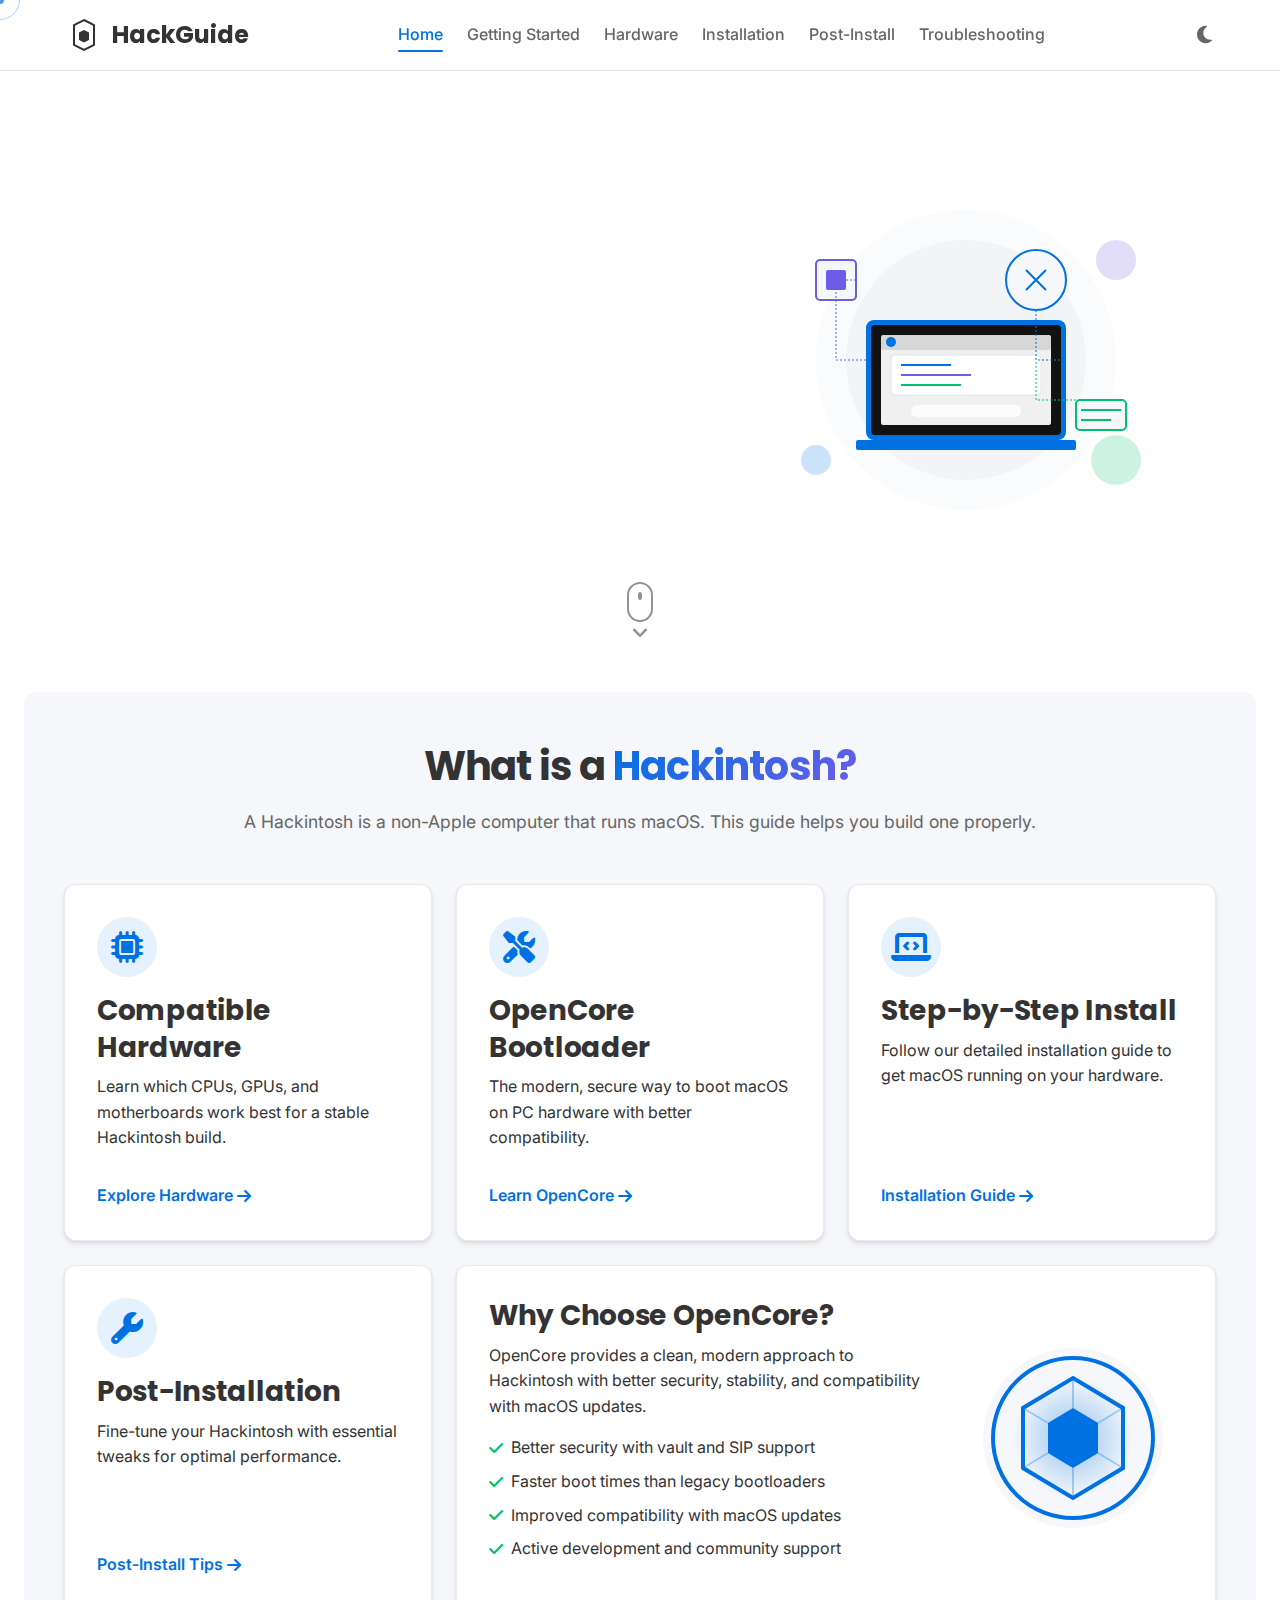
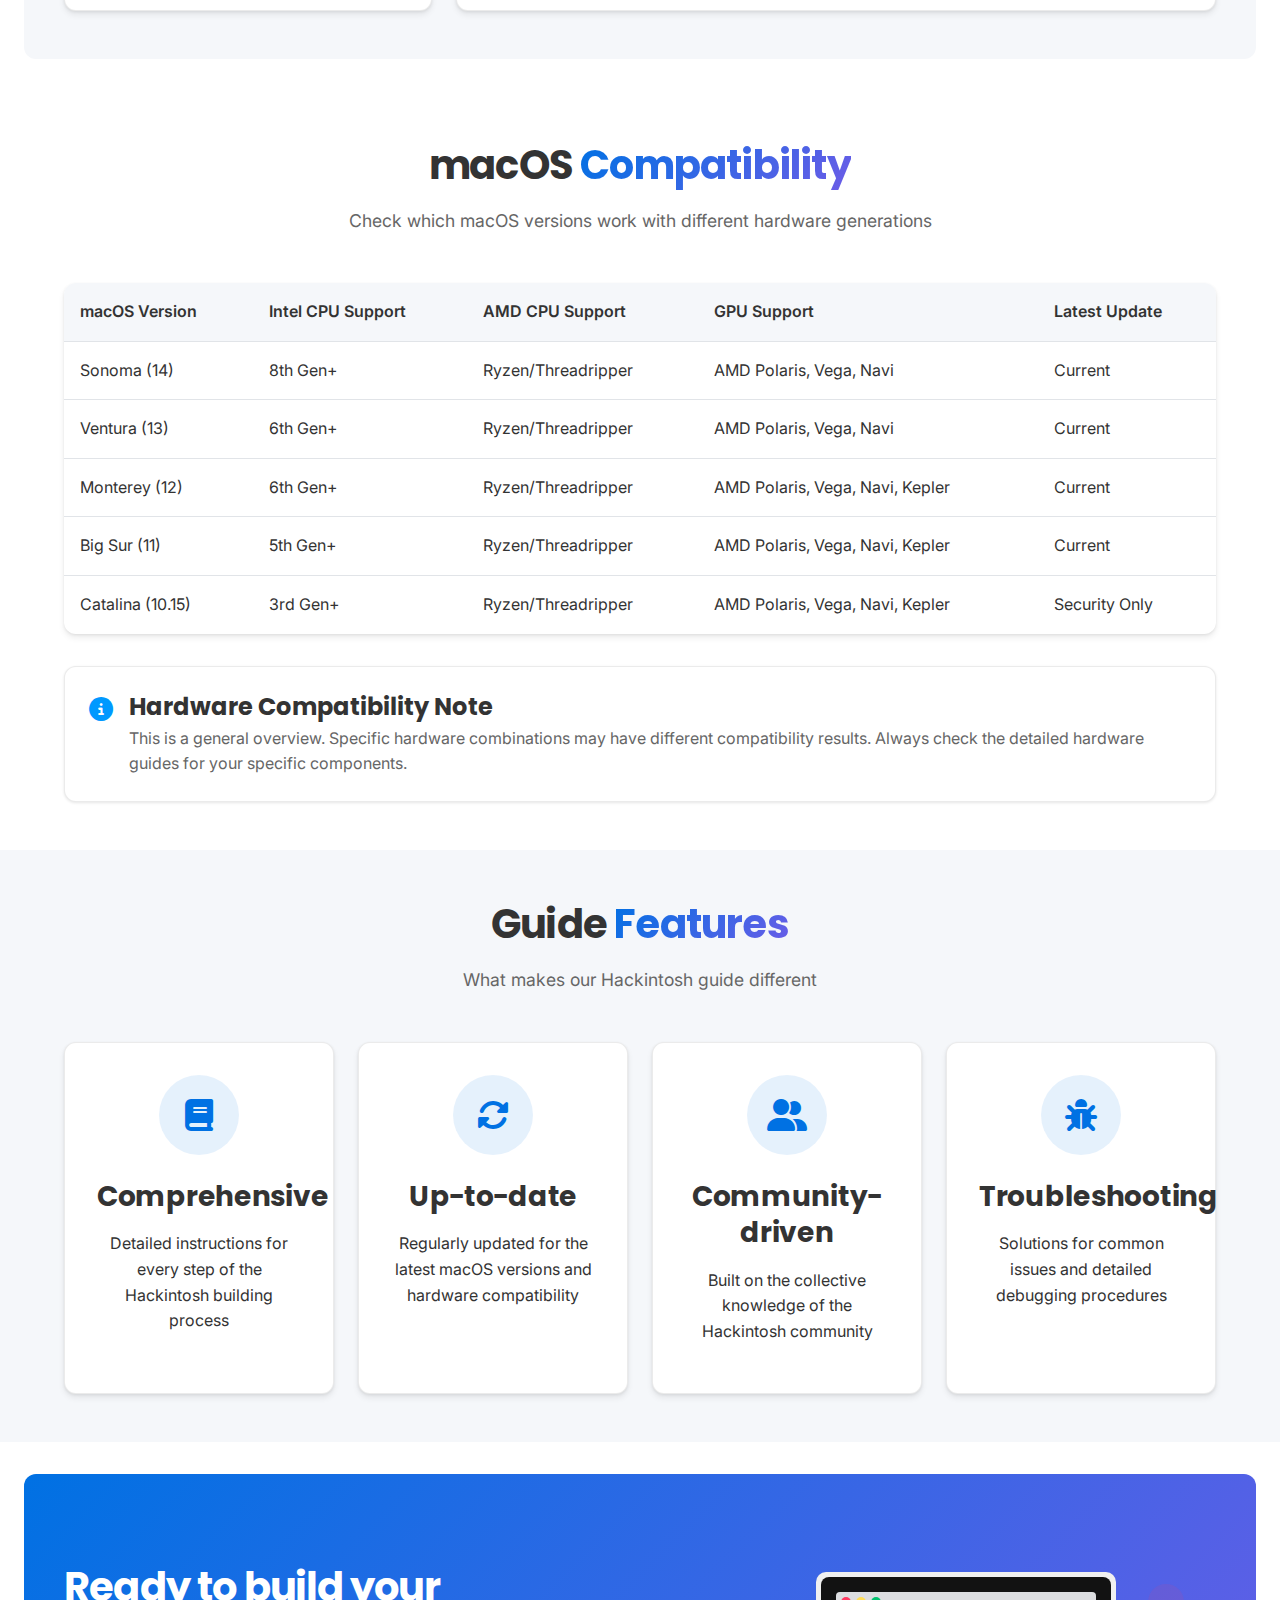
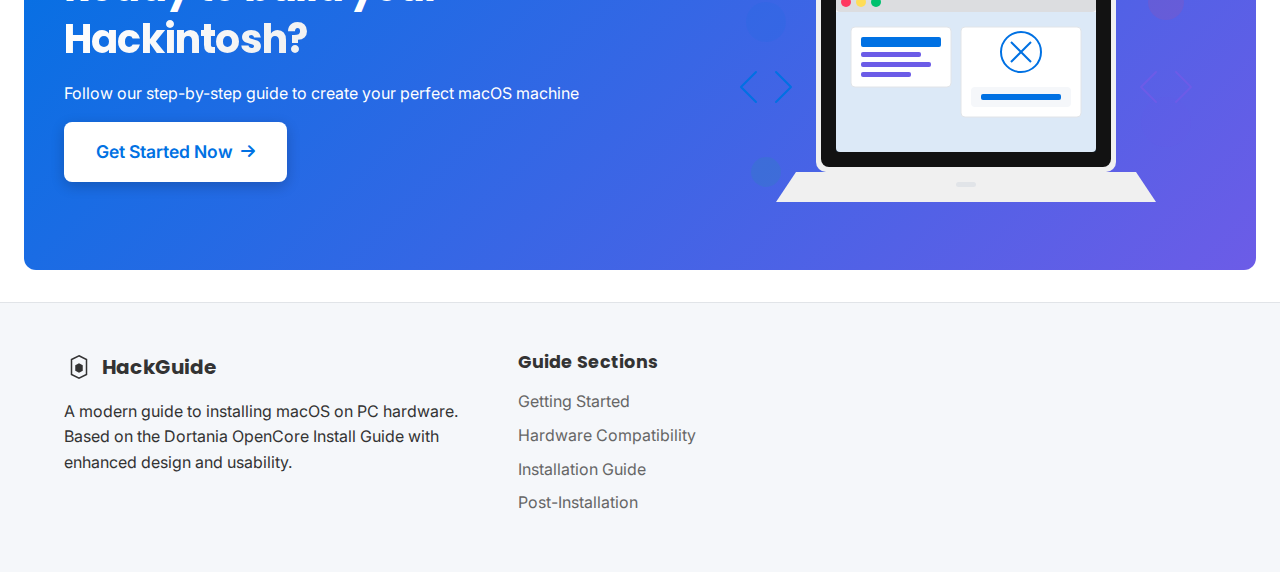
==== index.html @ 210c0120 "first" ====
<!DOCTYPE html>
<html lang="en">
<head>
    <meta charset="UTF-8">
    <meta name="viewport" content="width=device-width, initial-scale=1.0">
    <title>Modern Hackintosh Guide</title>
    <link rel="stylesheet" href="css/style.css">
    <link rel="stylesheet" href="https://cdnjs.cloudflare.com/ajax/libs/font-awesome/6.4.0/css/all.min.css">
    <link rel="preconnect" href="https://fonts.googleapis.com">
    <link rel="preconnect" href="https://fonts.gstatic.com" crossorigin>
    <link href="https://fonts.googleapis.com/css2?family=Inter:wght@300;400;500;600;700&family=Poppins:wght@300;400;500;600;700&display=swap" rel="stylesheet">
</head>
<body>
    <div class="cursor"></div>
    <div class="cursor-follower"></div>

    <header class="header">
        <div class="container">
            <nav class="navbar">
                <a href="index.html" class="logo">
                    <svg width="40" height="40" viewBox="0 0 40 40" fill="none" xmlns="http://www.w3.org/2000/svg">
                        <path d="M20 5L30 10V30L20 35L10 30V10L20 5Z" stroke="currentColor" stroke-width="2"/>
                        <path d="M20 15L25 17.5V25L20 27.5L15 25V17.5L20 15Z" fill="currentColor"/>
                    </svg>
                    <span>HackGuide</span>
                </a>
                <div class="nav-links">
                    <a href="index.html" class="active">Home</a>
                    <a href="getting-started.html">Getting Started</a>
                    <a href="hardware.html">Hardware</a>
                    <a href="installation.html">Installation</a>
                    <a href="post-install.html">Post-Install</a>
                    <a href="troubleshooting.html">Troubleshooting</a>
                </div>
                <button class="theme-toggle" aria-label="Toggle dark mode">
                    <i class="fas fa-moon"></i>
                    <i class="fas fa-sun"></i>
                </button>
                <button class="mobile-menu-btn" aria-label="Toggle menu">
                    <span></span>
                    <span></span>
                    <span></span>
                </button>
            </nav>
        </div>
    </header>

    <main>
        <section class="hero">
            <div class="container">
                <div class="hero-content">
                    <h1 class="animate-text">Build Your Perfect <span class="gradient-text">Hackintosh</span></h1>
                    <p class="lead animate-text-delay">A modern, comprehensive guide to installing macOS on PC hardware</p>
                    <div class="hero-buttons animate-text-delay-2">
                        <a href="getting-started.html" class="btn btn-primary">Get Started <i class="fas fa-arrow-right"></i></a>
                        <a href="#about" class="btn btn-secondary">Learn More</a>
                    </div>
                </div>
                <div class="hero-image">
                    <img src="images/hero-illustration.svg" alt="Hackintosh Illustration" class="animate-float">
                </div>
            </div>
            <div class="hero-scroll-indicator">
                <div class="mouse">
                    <div class="wheel"></div>
                </div>
                <div>
                    <span class="scroll-arrows">
                        <span></span>
                        <span></span>
                        <span></span>
                    </span>
                </div>
            </div>
        </section>

        <section id="about" class="about">
            <div class="container">
                <div class="section-header">
                    <h2>What is a <span class="gradient-text">Hackintosh?</span></h2>
                    <p>A Hackintosh is a non-Apple computer that runs macOS. This guide helps you build one properly.</p>
                </div>
                
                <div class="bento-grid">
                    <div class="bento-item" data-aos="fade-up">
                        <div class="bento-icon">
                            <i class="fas fa-microchip"></i>
                        </div>
                        <h3>Compatible Hardware</h3>
                        <p>Learn which CPUs, GPUs, and motherboards work best for a stable Hackintosh build.</p>
                        <a href="hardware.html" class="bento-link">Explore Hardware <i class="fas fa-arrow-right"></i></a>
                    </div>
                    
                    <div class="bento-item" data-aos="fade-up" data-aos-delay="100">
                        <div class="bento-icon">
                            <i class="fas fa-tools"></i>
                        </div>
                        <h3>OpenCore Bootloader</h3>
                        <p>The modern, secure way to boot macOS on PC hardware with better compatibility.</p>
                        <a href="opencore.html" class="bento-link">Learn OpenCore <i class="fas fa-arrow-right"></i></a>
                    </div>
                    
                    <div class="bento-item" data-aos="fade-up" data-aos-delay="200">
                        <div class="bento-icon">
                            <i class="fas fa-laptop-code"></i>
                        </div>
                        <h3>Step-by-Step Install</h3>
                        <p>Follow our detailed installation guide to get macOS running on your hardware.</p>
                        <a href="installation.html" class="bento-link">Installation Guide <i class="fas fa-arrow-right"></i></a>
                    </div>
                    
                    <div class="bento-item" data-aos="fade-up" data-aos-delay="300">
                        <div class="bento-icon">
                            <i class="fas fa-wrench"></i>
                        </div>
                        <h3>Post-Installation</h3>
                        <p>Fine-tune your Hackintosh with essential tweaks for optimal performance.</p>
                        <a href="post-install.html" class="bento-link">Post-Install Tips <i class="fas fa-arrow-right"></i></a>
                    </div>
                    
                    <div class="bento-item wide" data-aos="fade-up" data-aos-delay="400">
                        <div class="bento-content">
                            <h3>Why Choose OpenCore?</h3>
                            <p>OpenCore provides a clean, modern approach to Hackintosh with better security, stability, and compatibility with macOS updates.</p>
                            <ul class="feature-list">
                                <li><i class="fas fa-check"></i> Better security with vault and SIP support</li>
                                <li><i class="fas fa-check"></i> Faster boot times than legacy bootloaders</li>
                                <li><i class="fas fa-check"></i> Improved compatibility with macOS updates</li>
                                <li><i class="fas fa-check"></i> Active development and community support</li>
                            </ul>
                        </div>
                        <div class="bento-image">
                            <img src="images/opencore-logo.svg" alt="OpenCore Logo" class="animate-pulse">
                        </div>
                    </div>
                </div>
            </div>
        </section>

        <section class="compatibility">
            <div class="container">
                <div class="section-header">
                    <h2>macOS <span class="gradient-text">Compatibility</span></h2>
                    <p>Check which macOS versions work with different hardware generations</p>
                </div>
                
                <div class="compatibility-table-wrapper">
                    <table class="compatibility-table">
                        <thead>
                            <tr>
                                <th>macOS Version</th>
                                <th>Intel CPU Support</th>
                                <th>AMD CPU Support</th>
                                <th>GPU Support</th>
                                <th>Latest Update</th>
                            </tr>
                        </thead>
                        <tbody>
                            <tr>
                                <td>Sonoma (14)</td>
                                <td>8th Gen+</td>
                                <td>Ryzen/Threadripper</td>
                                <td>AMD Polaris, Vega, Navi</td>
                                <td>Current</td>
                            </tr>
                            <tr>
                                <td>Ventura (13)</td>
                                <td>6th Gen+</td>
                                <td>Ryzen/Threadripper</td>
                                <td>AMD Polaris, Vega, Navi</td>
                                <td>Current</td>
                            </tr>
                            <tr>
                                <td>Monterey (12)</td>
                                <td>6th Gen+</td>
                                <td>Ryzen/Threadripper</td>
                                <td>AMD Polaris, Vega, Navi, Kepler</td>
                                <td>Current</td>
                            </tr>
                            <tr>
                                <td>Big Sur (11)</td>
                                <td>5th Gen+</td>
                                <td>Ryzen/Threadripper</td>
                                <td>AMD Polaris, Vega, Navi, Kepler</td>
                                <td>Current</td>
                            </tr>
                            <tr>
                                <td>Catalina (10.15)</td>
                                <td>3rd Gen+</td>
                                <td>Ryzen/Threadripper</td>
                                <td>AMD Polaris, Vega, Navi, Kepler</td>
                                <td>Security Only</td>
                            </tr>
                        </tbody>
                    </table>
                </div>
                
                <div class="note-card" data-aos="fade-up">
                    <div class="note-icon">
                        <i class="fas fa-info-circle"></i>
                    </div>
                    <div class="note-content">
                        <h4>Hardware Compatibility Note</h4>
                        <p>This is a general overview. Specific hardware combinations may have different compatibility results. Always check the detailed hardware guides for your specific components.</p>
                    </div>
                </div>
            </div>
        </section>

        <section class="features">
            <div class="container">
                <div class="section-header">
                    <h2>Guide <span class="gradient-text">Features</span></h2>
                    <p>What makes our Hackintosh guide different</p>
                </div>
                
                <div class="features-grid">
                    <div class="feature-card" data-aos="fade-up">
                        <div class="feature-icon">
                            <i class="fas fa-book"></i>
                        </div>
                        <h3>Comprehensive</h3>
                        <p>Detailed instructions for every step of the Hackintosh building process</p>
                    </div>
                    
                    <div class="feature-card" data-aos="fade-up" data-aos-delay="100">
                        <div class="feature-icon">
                            <i class="fas fa-sync-alt"></i>
                        </div>
                        <h3>Up-to-date</h3>
                        <p>Regularly updated for the latest macOS versions and hardware compatibility</p>
                    </div>
                    
                    <div class="feature-card" data-aos="fade-up" data-aos-delay="200">
                        <div class="feature-icon">
                            <i class="fas fa-user-friends"></i>
                        </div>
                        <h3>Community-driven</h3>
                        <p>Built on the collective knowledge of the Hackintosh community</p>
                    </div>
                    
                    <div class="feature-card" data-aos="fade-up" data-aos-delay="300">
                        <div class="feature-icon">
                            <i class="fas fa-bug"></i>
                        </div>
                        <h3>Troubleshooting</h3>
                        <p>Solutions for common issues and detailed debugging procedures</p>
                    </div>
                </div>
            </div>
        </section>

        <section class="cta">
            <div class="container">
                <div class="cta-content">
                    <h2>Ready to build your <span class="gradient-text">Hackintosh?</span></h2>
                    <p>Follow our step-by-step guide to create your perfect macOS machine</p>
                    <a href="getting-started.html" class="btn btn-primary btn-lg">Get Started Now <i class="fas fa-arrow-right"></i></a>
                </div>
                <div class="cta-image">
                    <img src="images/macbook-illustration.svg" alt="Hackintosh Illustration" class="animate-float">
                </div>
            </div>
        </section>
    </main>

    <footer class="footer">
        <div class="container">
            <div class="footer-grid">
                <div class="footer-about">
                    <a href="index.html" class="footer-logo">
                        <svg width="30" height="30" viewBox="0 0 40 40" fill="none" xmlns="http://www.w3.org/2000/svg">
                            <path d="M20 5L30 10V30L20 35L10 30V10L20 5Z" stroke="currentColor" stroke-width="2"/>
                            <path d="M20 15L25 17.5V25L20 27.5L15 25V17.5L20 15Z" fill="currentColor"/>
                        </svg>
                        <span>HackGuide</span>
                    </a>
                    <p>A modern guide to installing macOS on PC hardware. Based on the Dortania OpenCore Install Guide with enhanced design and usability.</p>
                </div>
                
                <div class="footer-links">
                    <h4>Guide Sections</h4>
                    <ul>
                        <li><a href="getting-started.html">Getting Started</a></li>
                        <li><a href="hardware.html">Hardware Compatibility</a></li>
                        <li><a href="installation.html">Installation Guide</a></li>
                        <li><a href="post-install.html">Post-Installation</a></li>
                        <li><a href="
---- css/style.css ----
/* Modern Hackintosh Guide - Main Stylesheet */

:root {
    /* Color Variables */
    --primary-color: #0071e3;
    --primary-dark: #0051a2;
    --primary-light: #47a3ff;
    --secondary-color: #6c5ce7;
    --accent-color: #00c16e;
    --text-color: #333333;
    --text-light: #666666;
    --text-lighter: #999999;
    --bg-color: #ffffff;
    --bg-alt: #f5f7fa;
    --bg-dark: #1a1a1a;
    --card-bg: #ffffff;
    --card-border: rgba(0, 0, 0, 0.08);
    --border-color: #e1e4e8;
    --success-color: #00c16e;
    --warning-color: #ffbb00;
    --error-color: #ff3860;
    --info-color: #0099ff;
    
    /* Spacing Variables */
    --spacing-xs: 0.25rem;
    --spacing-sm: 0.5rem;
    --spacing-md: 1rem;
    --spacing-lg: 1.5rem;
    --spacing-xl: 2rem;
    --spacing-xxl: 3rem;
    
    /* Border Radius */
    --radius-sm: 4px;
    --radius-md: 8px;
    --radius-lg: 12px;
    --radius-xl: 20px;
    --radius-full: 9999px;
    
    /* Shadows */
    --shadow-sm: 0 1px 3px rgba(0, 0, 0, 0.1);
    --shadow-md: 0 4px 6px rgba(0, 0, 0, 0.07), 0 1px 3px rgba(0, 0, 0, 0.08);
    --shadow-lg: 0 10px 15px -3px rgba(0, 0, 0, 0.08), 0 4px 6px -2px rgba(0, 0, 0, 0.05);
    --shadow-xl: 0 20px 25px -5px rgba(0, 0, 0, 0.1), 0 10px 10px -5px rgba(0, 0, 0, 0.04);
    
    /* Typography */
    --font-primary: 'Inter', -apple-system, BlinkMacSystemFont, 'Segoe UI', Roboto, Oxygen, Ubuntu, Cantarell, 'Open Sans', 'Helvetica Neue', sans-serif;
    --font-secondary: 'Poppins', -apple-system, BlinkMacSystemFont, 'Segoe UI', Roboto, Oxygen, Ubuntu, Cantarell, 'Open Sans', 'Helvetica Neue', sans-serif;
    --font-mono: 'SFMono-Regular', Consolas, 'Liberation Mono', Menlo, Courier, monospace;
    
    /* Transitions */
    --transition-fast: 0.15s ease;
    --transition-normal: 0.25s ease;
    --transition-slow: 0.4s ease;
    
    /* Container Width */
    --container-width: 1200px;
    --container-padding: 1.5rem;
}

/* Dark Mode Variables */
@media (prefers-color-scheme: dark) {
    :root {
        --text-color: #f0f0f0;
        --text-light: #b0b0b0;
        --text-lighter: #808080;
        --bg-color: #121212;
        --bg-alt: #1e1e1e;
        --card-bg: #1e1e1e;
        --card-border: rgba(255, 255, 255, 0.08);
        --border-color: #333333;
    }
}

/* Dark Mode Class (for toggle) */
.dark-mode {
    --text-color: #f0f0f0;
    --text-light: #b0b0b0;
    --text-lighter: #808080;
    --bg-color: #121212;
    --bg-alt: #1e1e1e;
    --card-bg: #1e1e1e;
    --card-border: rgba(255, 255, 255, 0.08);
    --border-color: #333333;
}

/* Base Styles */
* {
    margin: 0;
    padding: 0;
    box-sizing: border-box;
}

html {
    font-size: 16px;
    scroll-behavior: smooth;
}

body {
    font-family: var(--font-primary);
    color: var(--text-color);
    background-color: var(--bg-color);
    line-height: 1.6;
    overflow-x: hidden;
    transition: background-color var(--transition-normal), color var(--transition-normal);
}

a {
    color: var(--primary-color);
    text-decoration: none;
    transition: color var(--transition-fast);
}

a:hover {
    color: var(--primary-dark);
}

img {
    max-width: 100%;
    height: auto;
}

/* Custom Cursor */
.cursor {
    position: fixed;
    width: 8px;
    height: 8px;
    background-color: var(--primary-color);
    border-radius: 50%;
    pointer-events: none;
    transform: translate(-50%, -50%);
    z-index: 9999;
    transition: transform 0.1s ease;
    opacity: 0.7;
}

.cursor-follower {
    position: fixed;
    width: 40px;
    height: 40px;
    border: 1px solid var(--primary-color);
    border-radius: 50%;
    pointer-events: none;
    transform: translate(-50%, -50%);
    z-index: 9998;
    transition: transform 0.3s ease, width 0.3s ease, height 0.3s ease;
    opacity: 0.3;
}

/* Typography */
h1, h2, h3, h4, h5, h6 {
    font-family: var(--font-secondary);
    font-weight: 700;
    line-height: 1.3;
    margin-bottom: var(--spacing-md);
    color: var(--text-color);
}

h1 {
    font-size: 3.5rem;
    letter-spacing: -0.03em;
}

h2 {
    font-size: 2.5rem;
    letter-spacing: -0.02em;
}

h3 {
    font-size: 1.75rem;
    letter-spacing: -0.01em;
}

h4 {
    font-size: 1.5rem;
}

h5 {
    font-size: 1.25rem;
}

h6 {
    font-size: 1rem;
}

p {
    margin-bottom: var(--spacing-md);
}

.lead {
    font-size: 1.25rem;
    font-weight: 300;
    line-height: 1.5;
    color: var(--text-light);
}

.gradient-text {
    background: linear-gradient(135deg, var(--primary-color), var(--secondary-color));
    -webkit-background-clip: text;
    background-clip: text;
    -webkit-text-fill-color: transparent;
    display: inline-block;
}

/* Container */
.container {
    width: 100%;
    max-width: var(--container-width);
    margin: 0 auto;
    padding: 0 var(--container-padding);
}

/* Header & Navigation */
.header {
    position: fixed;
    top: 0;
    left: 0;
    width: 100%;
    z-index: 100;
    background-color: rgba(var(--bg-color-rgb, 255, 255, 255), 0.8);
    backdrop-filter: blur(10px);
    -webkit-backdrop-filter: blur(10px);
    border-bottom: 1px solid var(--border-color);
    transition: all var(--transition-normal);
}

.header.scrolled {
    box-shadow: var(--shadow-md);
}

.navbar {
    display: flex;
    align-items: center;
    justify-content: space-between;
    height: 70px;
}

.logo {
    display: flex;
    align-items: center;
    font-family: var(--font-secondary);
    font-weight: 700;
    font-size: 1.5rem;
    color: var(--text-color);
}

.logo svg {
    margin-right: var(--spacing-sm);
}

.nav-links {
    display: flex;
    gap: var(--spacing-lg);
}

.nav-links a {
    color: var(--text-light);
    font-weight: 500;
    position: relative;
    padding: var(--spacing-xs) 0;
}

.nav-links a:hover {
    color: var(--primary-color);
}

.nav-links a.active {
    color: var(--primary-color);
}

.nav-links a.active::after {
    content: '';
    position: absolute;
    bottom: 0;
    left: 0;
    width: 100%;
    height: 2px;
    background-color: var(--primary-color);
    border-radius: var(--radius-full);
}

.theme-toggle {
    background: none;
    border: none;
    color: var(--text-light);
    cursor: pointer;
    font-size: 1.25rem;
    padding: var(--spacing-xs);
    border-radius: var(--radius-full);
    transition: color var(--transition-fast), background-color var(--transition-fast);
}

.theme-toggle:hover {
    color: var(--primary-color);
    background-color: rgba(var(--primary-color-rgb, 0, 113, 227), 0.1);
}

.theme-toggle .fa-sun {
    display: none;
}

.dark-mode .theme-toggle .fa-moon {
    display: none;
}

.dark-mode .theme-toggle .fa-sun {
    display: inline-block;
}

.mobile-menu-btn {
    display: none;
    background: none;
    border: none;
    cursor: pointer;
    padding: var(--spacing-xs);
}

.mobile-menu-btn span {
    display: block;
    width: 24px;
    height: 2px;
    background-color: var(--text-color);
    margin: 5px 0;
    transition: transform var(--transition-fast), opacity var(--transition-fast);
}

/* Hero Section */
.hero {
    padding: 160px 0 100px;
    position: relative;
    overflow: hidden;
}

.hero .container {
    display: flex;
    align-items: center;
    justify-content: space-between;
    gap: var(--spacing-xl);
}

.hero-content {
    flex: 1;
}

.hero-image {
    flex: 1;
    display: flex;
    justify-content: flex-end;
}

.hero-buttons {
    display: flex;
    gap: var(--spacing-md);
    margin-top: var(--spacing-lg);
}

.hero-scroll-indicator {
    position: absolute;
    bottom: 30px;
    left: 50%;
    transform: translateX(-50%);
    display: flex;
    flex-direction: column;
    align-items: center;
    opacity: 0.7;
    transition: opacity var(--transition-fast);
}

.hero-scroll-indicator:hover {
    opacity: 1;
}

.mouse {
    width: 26px;
    height: 40px;
    border: 2px solid var(--text-light);
    border-radius: 20px;
    position: relative;
}

.wheel {
    width: 4px;
    height: 8px;
    background-color: var(--text-light);
    border-radius: var(--radius-full);
    position: absolute;
    top: 8px;
    left: 50%;
    transform: translateX(-50%);
    animation: scroll 2s infinite;
}

@keyframes scroll {
    0% {
        opacity: 1;
        transform: translateX(-50%) translateY(0);
    }
    100% {
        opacity: 0;
        transform: translateX(-50%) translateY(15px);
    }
}

.scroll-arrows {
    display: flex;
    flex-direction: column;
    align-items: center;
    margin-top: var(--spacing-sm);
}

.scroll-arrows span {
    display: block;
    width: 10px;
    height: 10px;
    border-bottom: 2px solid var(--text-light);
    border-right: 2px solid var(--text-light);
    transform: rotate(45deg);
    margin: -5px;
    animation: scrollArrow 2s infinite;
}

.scroll-arrows span:nth-child(2) {
    animation-delay: 0.2s;
}

.scroll-arrows span:nth-child(3) {
    animation-delay: 0.4s;
}

@keyframes scrollArrow {
    0% {
        opacity: 0;
    }
    50% {
        opacity: 1;
    }
    100% {
        opacity: 0;
    }
}

/* Buttons */
.btn {
    display: inline-flex;
    align-items: center;
    justify-content: center;
    padding: 0.75rem 1.5rem;
    border-radius: var(--radius-md);
    font-weight: 600;
    font-size: 1rem;
    transition: all var(--transition-fast);
    cursor: pointer;
    text-align: center;
    border: none;
    outline: none;
}

.btn i {
    margin-left: var(--spacing-sm);
    font-size: 0.9em;
}

.btn-primary {
    background-color: var(--primary-color);
    color: white;
    box-shadow: 0 4px 14px rgba(0, 113, 227, 0.4);
}

.btn-primary:hover {
    background-color: var(--primary-dark);
    transform: translateY(-2px);
    box-shadow: 0 6px 20px rgba(0, 113, 227, 0.5);
}

.btn-secondary {
    background-color: rgba(var(--primary-color-rgb, 0, 113, 227), 0.1);
    color: var(--primary-color);
}

.btn-secondary:hover {
    background-color: rgba(var(--primary-color-rgb, 0, 113, 227), 0.2);
    transform: translateY(-2px);
}

.btn-lg {
    padding: 1rem 2rem;
    font-size: 1.1rem;
}

/* Sections */
section {
    padding: var(--spacing-xxl) 0;
    position: relative;
}

.section-header {
    text-align: center;
    max-width: 800px;
    margin: 0 auto var(--spacing-xxl);
}

.section-header p {
    color: var(--text-light);
    font-size: 1.1rem;
}

/* About Section */
.about {
    background-color: var(--bg-alt);
    border-radius: var(--radius-lg);
    margin: var(--spacing-xl) var(--container-padding);
    padding: var(--spacing-xxl) 0;
}

/* Bento Grid */
.bento-grid {
    display: grid;
    grid-template-columns: repeat(auto-fit, minmax(300px, 1fr));
    gap: var(--spacing-lg);
}

.bento-item {
    background-color: var(--card-bg);
    border-radius: var(--radius-lg);
    padding: var(--spacing-xl);
    box-shadow: var(--shadow-md);
    transition: transform var(--transition-normal), box-shadow var(--transition-normal);
    border: 1px solid var(--card-border);
    display: flex;
    flex-direction: column;
}

.bento-item:hover {
    transform: translateY(-5px);
    box-shadow: var(--shadow-lg);
}

.bento-item.wide {
    grid-column: span 2;
    display: flex;
    flex-direction: row;
    align-items: center;
    gap: var(--spacing-xl);
}

.bento-content {
    flex: 2;
}

.bento-image {
    flex: 1;
    display: flex;
    justify-content: center;
    align-items: center;
}

.bento-icon {
    font-size: 2rem;
    color: var(--primary-color);
    margin-bottom: var(--spacing-md);
    display: inline-block;
    background: rgba(var(--primary-color-rgb, 0, 113, 227), 0.1);
    width: 60px;
    height: 60px;
    border-radius: var(--radius-full);
    display: flex;
    align-items: center;
    justify-content: center;
}

.bento-item h3 {
    margin-bottom: var(--spacing-sm);
}

.bento-link {
    margin-top: auto;
    padding-top: var(--spacing-md);
    font-weight: 600;
    display: inline-flex;
    align-items: center;
}

.bento-link i {
    margin-left: var(--spacing-xs);
    transition: transform var(--transition-fast);
}

.bento-link:hover i {
    transform: translateX(4px);
}

.feature-list {
    list-style: none;
    margin: var(--spacing-md) 0;
}

.feature-list li {
    margin-bottom: var(--spacing-sm);
    display: flex;
    align-items: center;
}

.feature-list li i {
    color: var(--success-color);
    margin-right: var(--spacing-sm);
}

/* Compatibility Section */
.compatibility {
    background-color: var(--bg-color);
}

.compatibility-table-wrapper {
    overflow-x: auto;
    border-radius: var(--radius-lg);
    box-shadow: var(--shadow-md);
    margin-bottom: var(--spacing-xl);
}

.compatibility-table {
    width: 100%;
    border-collapse: collapse;
    text-align: left;
}

.compatibility-table th,
.compatibility-table td {
    padding: var(--spacing-md);
    border-bottom: 1px solid var(--border-color);
}

.compatibility-table th {
    background-color: var(--bg-alt);
    font-weight: 600;
}

.compatibility-table tr:last-child td {
    border-bottom: none;
}

.compatibility-table tr:hover td {
    background-color: rgba(var(--primary-color-rgb, 0, 113, 227), 0.05);
}

/* Note Card */
.note-card {
    display: flex;
    align-items: flex-start;
    gap: var(--spacing-md);
    background-color: var(--card-bg);
    border-radius: var(--radius-lg);
    padding: var(--spacing-lg);
    border: 1px solid var(--card-border);
    box-shadow: var(--shadow-sm);
}

.note-icon {
    font-size: 1.5rem;
    color: var(--info-color);
    flex-shrink: 0;
}

.note-content h4 {
    margin-bottom: var(--spacing-xs);
}

.note-content p {
    margin-bottom: 0;
    color: var(--text-light);
}

/* Features Section */
.features {
    background-color: var(--bg-alt);
}

.features-grid {
    display: grid;
    grid-template-columns: repeat(auto-fit, minmax(250px, 1fr));
    gap: var(--spacing-lg);
}

.feature-card {
    background-color: var(--card-bg);
    border-radius: var(--radius-lg);
    padding: var(--spacing-xl);
    text-align: center;
    box-shadow: var(--shadow-md);
    transition: transform var(--transition-normal), box-shadow var(--transition-normal);
    border: 1px solid var(--card-border);
}

.feature-card:hover {
    transform: translateY(-5px);
    box-shadow: var(--shadow-lg);
}

.feature-icon {
    font-size: 2rem;
    color: var(--primary-color);
    margin-bottom: var(--spacing-md);
    display: inline-block;
    background: rgba(var(--primary-color-rgb, 0, 113, 227), 0.1);
    width: 80px;
    height: 80px;
    border-radius: var(--radius-full);
    display: flex;
    align-items: center;
    justify-content: center;
    margin: 0 auto var(--spacing-lg);
}

/* CTA Section */
.cta {
    background: linear-gradient(135deg, var(--primary-color), var(--secondary-color));
    color: white;
    border-radius: var(--radius-lg);
    margin: var(--spacing-xl) var(--container-padding);
    padding: var(--spacing-xxl) 0;
    overflow: hidden;
}

.cta .container {
    display: flex;
    align-items: center;
    justify-content: space-between;
    gap: var(--spacing-xl);
}

.cta-content {
    flex: 1;
}

.cta-image {
    flex: 1;
    display: flex;
    justify-content: flex-end;
}

.cta h2,
.cta p {
    color: white;
}

.cta .gradient-text {
    background: linear-gradient(135deg, #ffffff, #f0f0f0);
    -webkit-background-clip: text;
    background-clip: text;
}

.cta .btn-primary {
    background-color: white;
    color: var(--primary-color);
    box-shadow: 0 4px 14px rgba(0, 0, 0, 0.2);
}

.cta .btn-primary:hover {
    background-color: rgba(255, 255, 255, 0.9);
    transform: translateY(-2px);
    box-shadow: 0 6px 20px rgba(0, 0, 0, 0.3);
}

/* Footer */
.footer {
    background-color: var(--bg-alt);
    padding: var(--spacing-xxl) 0;
    border-top: 1px solid var(--border-color);
}

.footer-grid {
    display: grid;
    grid-template-columns: 2fr 1fr 1fr 1fr;
    gap: var(--spacing-xl);
}

.footer-about {
    grid-column: span 1;
}

.footer-logo {
    display: flex;
    align-items: center;
    font-family: var(--font-secondary);
    font-weight: 700;
    font-size: 1.25rem;
    color: var(--text-color);
    margin-bottom: var(--spacing-md);
}

.footer-logo svg {
    margin-right: var(--spacing-sm);
}

.footer-links h4 {
    margin-bottom: var(--spacing-md);
    font-size: 1.1rem;
}

.footer-links ul {
    list-style: none;
}

.footer-links li {
    margin-bottom: var(--spacing-sm);
}

.footer-links a {
    color: var(--text-light);
    transition: color var(--transition-fast);
}

.footer-links a:hover {
    color: var(--primary-color);
}

.footer-social {
    display: flex;
    gap: var(--spacing-md);
    margin-top: var(--spacing-md);
}

.social-icon {
    display: flex;
    align-items: center;
    justify-content: center;
    width: 40px;
    height: 40px;
    border-radius: var(--radius-full);
    background-color: rgba(var(--text-color-rgb, 51, 51, 51), 0.1);
    color: var(--text-color);
    transition: all var(--transition-fast);
}

.social-icon:hover {
    background-color: var(--primary-color);
    color: white;
    transform: translateY(-3px);
}

.footer-bottom {
    margin-top: var(--spacing-xl);
    padding-top: var(--spacing-lg);
    border-top: 1px solid var(--border-color);
    display: flex;
    justify-content: space-between;
    align-items: center;
    color: var(--text-lighter);
    font-size: 0.9rem;
}

.footer-bottom a {
    color: var(--text-light);
}

.footer-bottom a:hover {
    color: var(--primary-color);
}

/* Animations */
.animate-text {
    opacity: 0;
    transform: translateY(20px);
    animation: fadeInUp 0.6s ease forwards;
}

.animate-text-delay {
    opacity: 0;
    transform: translateY(20px);
    animation: fadeInUp 0.6s ease 0.2s forwards;
}

.animate-text-delay-2 {
    opacity: 0;
    transform: translateY(20px);
    animation: fadeInUp 0.6s ease 0.4s forwards;
}

.animate-float {
    animation: float 6s ease-in-out infinite;
}

.animate-pulse {
    animation: pulse 3s ease-in-out infinite;
}

@keyframes fadeInUp {
    from {
        opacity: 0;
        transform: translateY(20px);
    }
    to {
        opacity: 1;
        transform: translateY(0);
    }
}

@keyframes float {
    0% {
        transform: translateY(0px);
    }
    50% {
        transform: translateY(-20px);
    }
    100% {
        transform: translateY(0px);
    }
}

@keyframes pulse {
    0% {
        transform: scale(1);
    }
    50% {
        transform: scale(1.05);
    }
    100% {
        transform: scale(1);
    }
}

/* Media Queries */
@media (max-width: 1200px) {
    .container {
        max-width: 100%;
        padding: 0 var(--spacing-lg);
    }
    
    h1 {
        font-size: 3rem;
    }
    
    h2 {
        font-size: 2.2rem;
    }
}

@media (max-width: 992px) {
    html {
        font-size: 15px;
    }
    
    .hero .container {
        flex-direction: column;
        text-align: center;
    }
    
    .hero-content {
        margin-bottom: var(--spacing-xl);
    }
    
    .hero-buttons {
        justify-content: center;
    }
    
    .hero-image {
        justify-content: center;
    }
    
    .bento-item.wide {
        grid-column: span 1;
        flex-direction: column;
    }
    
    .bento-content {
        margin-bottom: var(--spacing-lg);
    }
    
    .footer-grid {
        grid-template-columns: 1fr 1fr;
        gap: var(--spacing-lg);
    }
    
    .footer-about {
        grid-column: span 2;
        margin-bottom: var(--spacing-lg);
    }
    
    .cta .container {
        flex-direction: column;
        text-align: center;
    }
    
    .cta-content {
        margin-bottom: var(--spacing-xl);
    }
    
    .content-grid {
        grid-template-columns: 1fr;
    }
    
    .content-sidebar {
        display: none;
    }
}

@media (max-width: 768px) {
    html {
        font-size: 14px;
    }
    
    h1 {
        font-size: 2.5rem;
    }
    
    h2 {
        font-size: 2rem;
    }
    
    .nav-links {
        position: fixed;
        top: 70px;
        left: 0;
        width: 100%;
        background-color: var(--bg-color);
        flex-direction: column;
        padding: var(--spacing-lg);
        box-shadow: var(--shadow-md);
        transform: translateY(-100%);
        opacity: 0;
        pointer-events: none;
        transition: all var(--transition-normal);
        z-index: 99;
    }
    
    .nav-links.active {
        transform: translateY(0);
        opacity: 1;
        pointer-events: auto;
    }
    
    .mobile-menu-btn {
        display: block;
    }
    
    .mobile-menu-btn.active span:nth-child(1) {
        transform: rotate(45deg) translate(5px, 5px);
    }
    
    .mobile-menu-btn.active span:nth-child(2) {
        opacity: 0;
    }
    
    .mobile-menu-btn.active span:nth-child(3) {
        transform: rotate(-45deg) translate(5px, -5px);
    }
    
    .bento-grid,
    .features-grid {
        grid-template-columns: 1fr;
    }
    
    .compatibility-table th,
    .compatibility-table td {
        padding: var(--spacing-sm);
        font-size: 0.9rem;
    }
    
    .footer-grid {
        grid-template-columns: 1fr;
    }
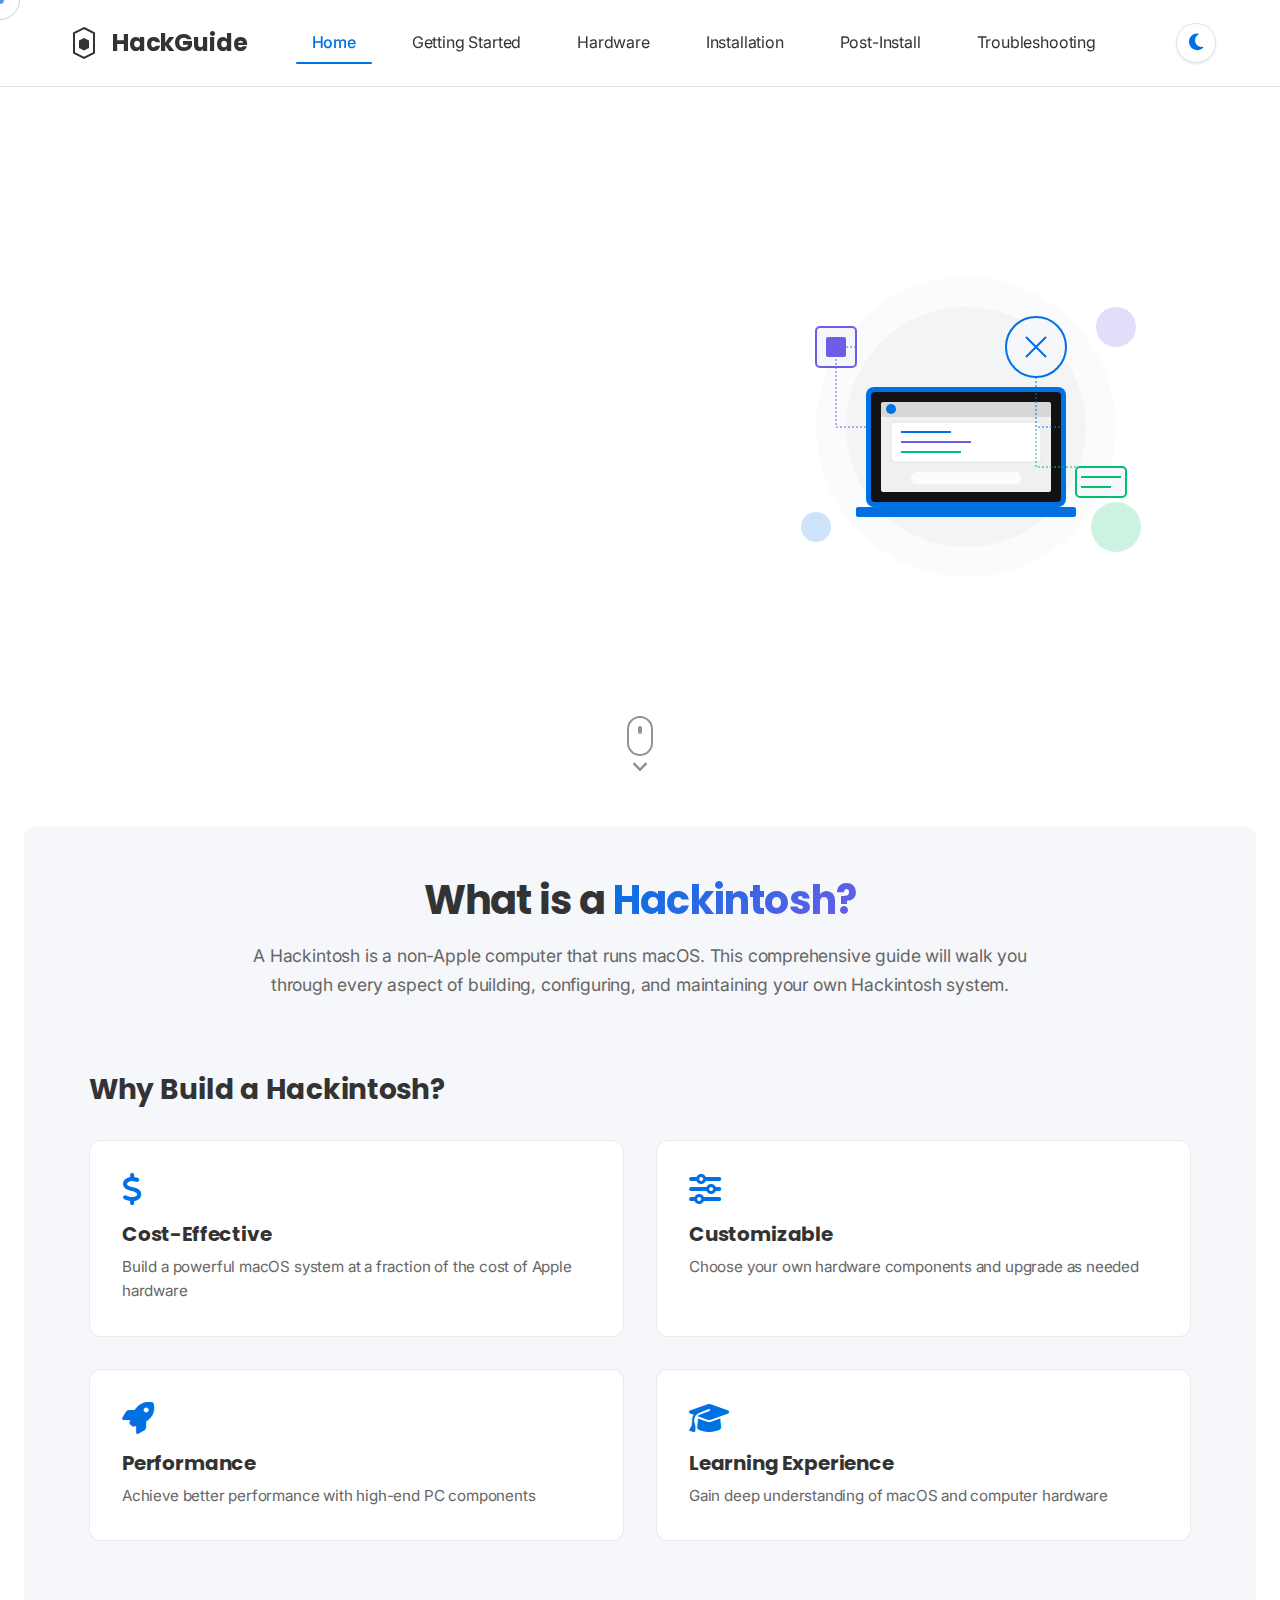
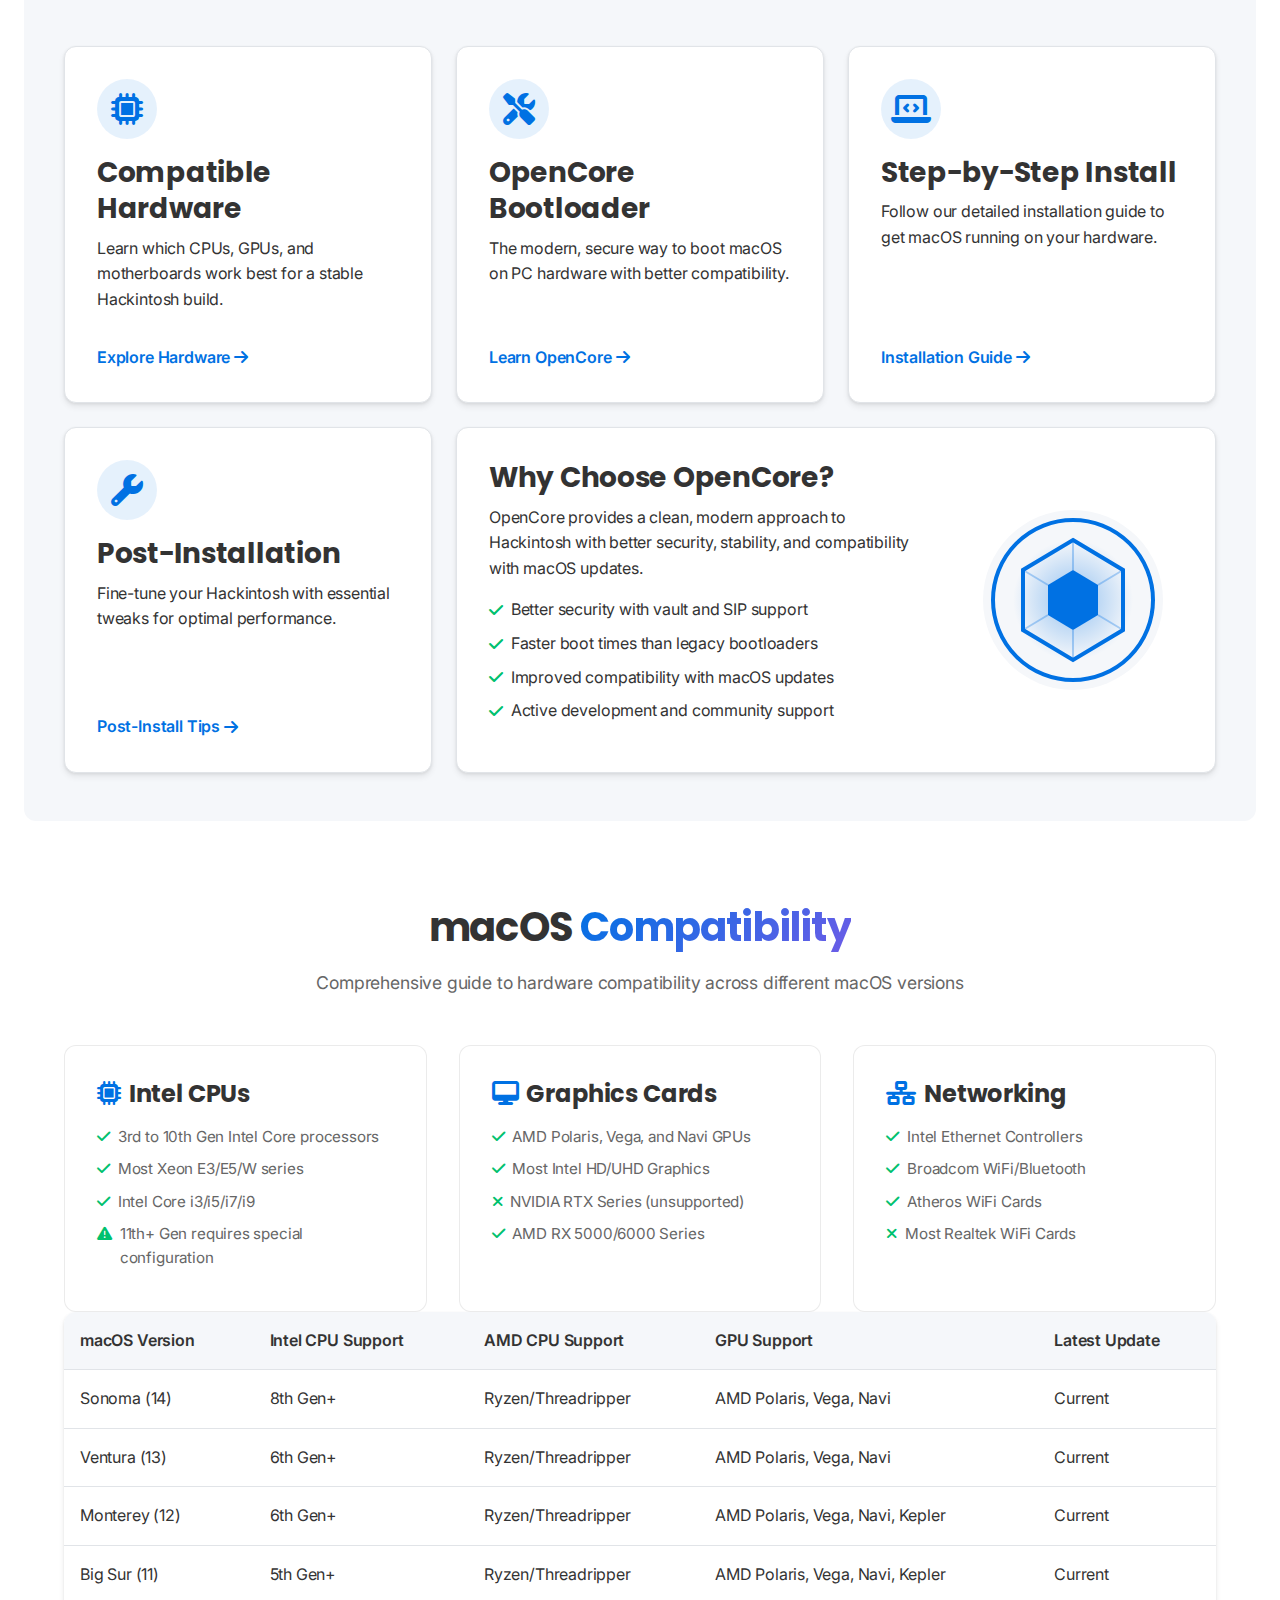
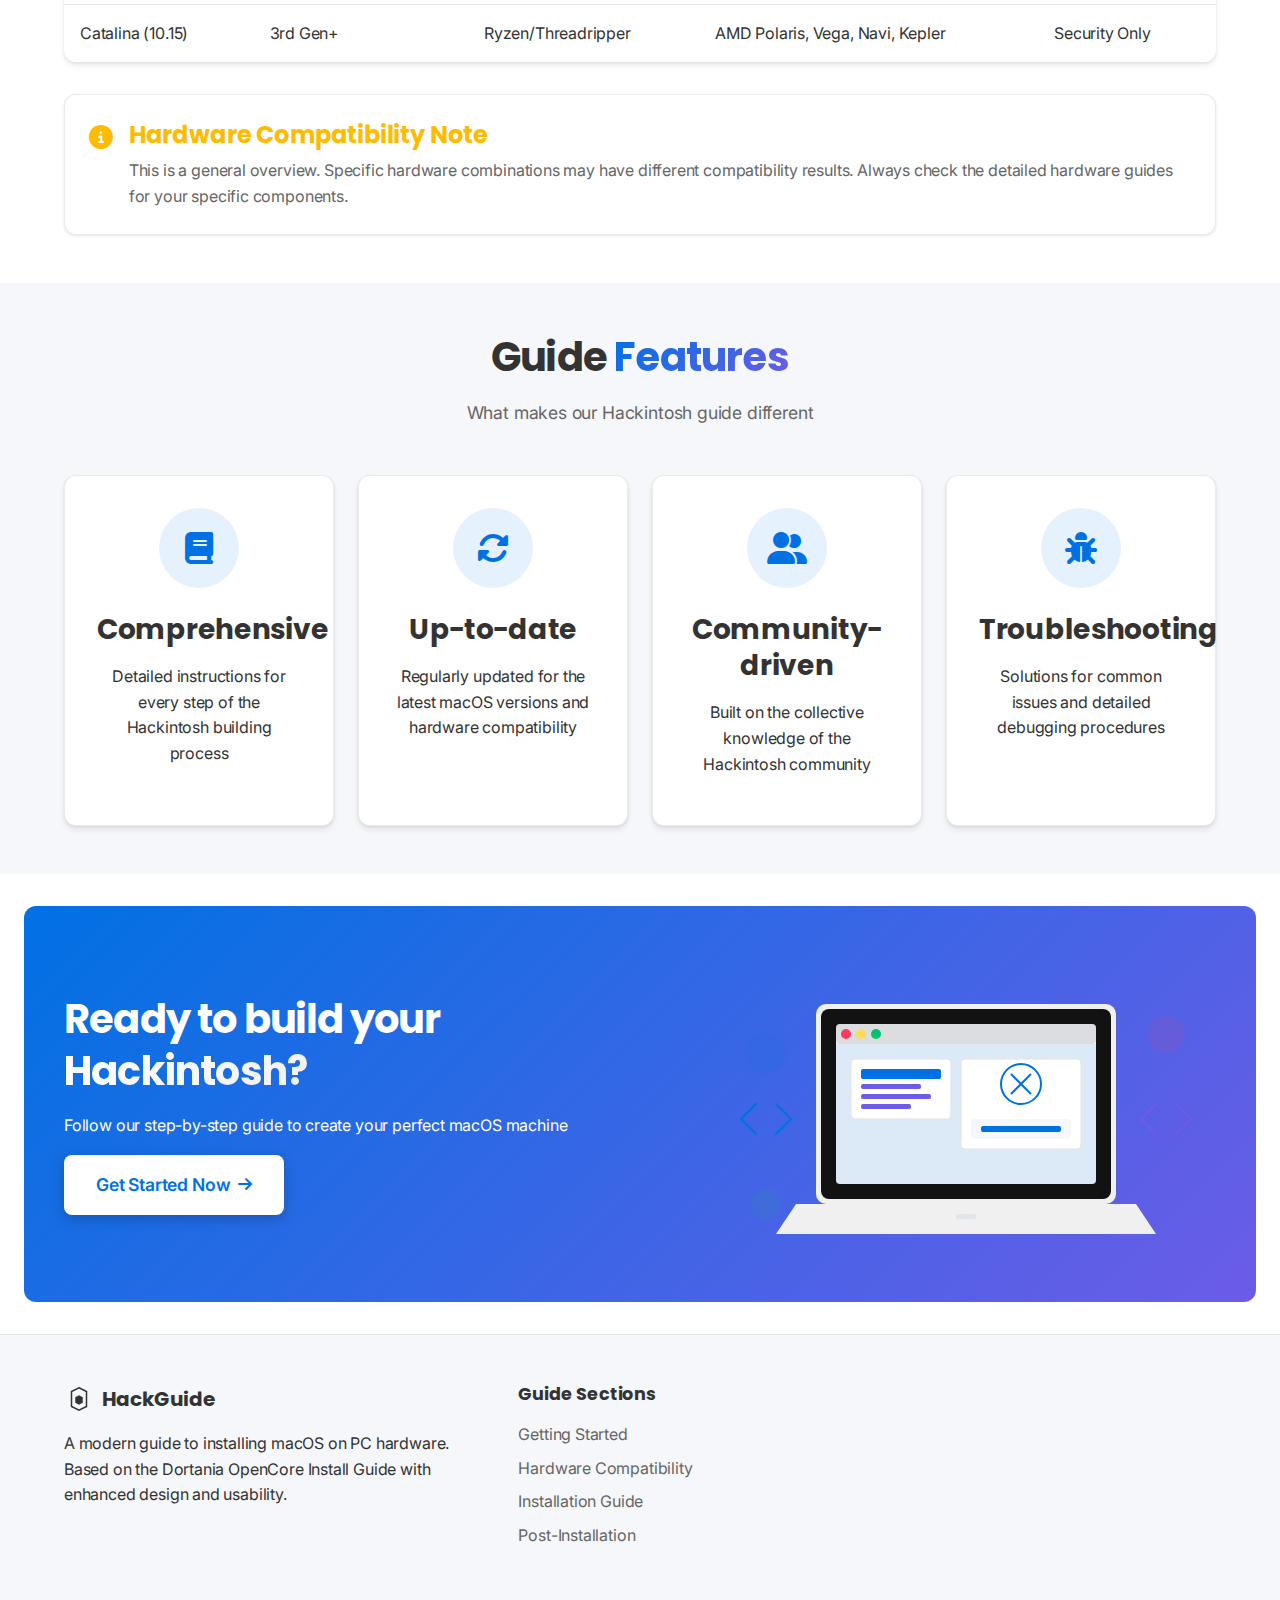
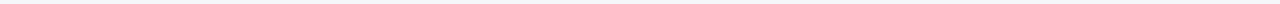
==== commit 6ee66fcb: "made it better" ====
--- a/index.html
+++ b/index.html
@@ -49,8 +49,23 @@
         <section class="hero">
             <div class="container">
                 <div class="hero-content">
+        
                     <h1 class="animate-text">Build Your Perfect <span class="gradient-text">Hackintosh</span></h1>
-                    <p class="lead animate-text-delay">A modern, comprehensive guide to installing macOS on PC hardware</p>
+                    <p class="lead animate-text-delay">A modern, comprehensive guide to installing macOS on PC hardware with detailed tutorials and troubleshooting</p>
+                    <div class="hero-features animate-text-delay">
+                        <div class="feature-item">
+                            <i class="fas fa-microchip"></i>
+                            <span>Hardware Compatibility</span>
+                        </div>
+                        <div class="feature-item">
+                            <i class="fas fa-tools"></i>
+                            <span>Step-by-Step Installation</span>
+                        </div>
+                        <div class="feature-item">
+                            <i class="fas fa-shield-alt"></i>
+                            <span>Security Best Practices</span>
+                        </div>
+                    </div>
                     <div class="hero-buttons animate-text-delay-2">
                         <a href="getting-started.html" class="btn btn-primary">Get Started <i class="fas fa-arrow-right"></i></a>
                         <a href="#about" class="btn btn-secondary">Learn More</a>
@@ -78,7 +93,33 @@
             <div class="container">
                 <div class="section-header">
                     <h2>What is a <span class="gradient-text">Hackintosh?</span></h2>
-                    <p>A Hackintosh is a non-Apple computer that runs macOS. This guide helps you build one properly.</p>
+                    <p>A Hackintosh is a non-Apple computer that runs macOS. This comprehensive guide will walk you through every aspect of building, configuring, and maintaining your own Hackintosh system.</p>
+                </div>
+                
+                <div class="content-block" data-aos="fade-up">
+                    <h3>Why Build a Hackintosh?</h3>
+                    <div class="feature-list-grid">
+                        <div class="feature-list-item">
+                            <i class="fas fa-dollar-sign"></i>
+                            <h4>Cost-Effective</h4>
+                            <p>Build a powerful macOS system at a fraction of the cost of Apple hardware</p>
+                        </div>
+                        <div class="feature-list-item">
+                            <i class="fas fa-sliders-h"></i>
+                            <h4>Customizable</h4>
+                            <p>Choose your own hardware components and upgrade as needed</p>
+                        </div>
+                        <div class="feature-list-item">
+                            <i class="fas fa-rocket"></i>
+                            <h4>Performance</h4>
+                            <p>Achieve better performance with high-end PC components</p>
+                        </div>
+                        <div class="feature-list-item">
+                            <i class="fas fa-graduation-cap"></i>
+                            <h4>Learning Experience</h4>
+                            <p>Gain deep understanding of macOS and computer hardware</p>
+                        </div>
+                    </div>
                 </div>
                 
                 <div class="bento-grid">
@@ -141,7 +182,39 @@
             <div class="container">
                 <div class="section-header">
                     <h2>macOS <span class="gradient-text">Compatibility</span></h2>
-                    <p>Check which macOS versions work with different hardware generations</p>
+                    <p>Comprehensive guide to hardware compatibility across different macOS versions</p>
+                </div>
+                
+                <div class="compatibility-grid" data-aos="fade-up">
+                    <div class="compatibility-card">
+                        <h4><i class="fas fa-microchip"></i> Intel CPUs</h4>
+                        <ul>
+                            <li><i class="fas fa-check"></i> 3rd to 10th Gen Intel Core processors</li>
+                            <li><i class="fas fa-check"></i> Most Xeon E3/E5/W series</li>
+                            <li><i class="fas fa-check"></i> Intel Core i3/i5/i7/i9</li>
+                            <li><i class="fas fa-exclamation-triangle"></i> 11th+ Gen requires special configuration</li>
+                        </ul>
+                    </div>
+                    
+                    <div class="compatibility-card">
+                        <h4><i class="fas fa-desktop"></i> Graphics Cards</h4>
+                        <ul>
+                            <li><i class="fas fa-check"></i> AMD Polaris, Vega, and Navi GPUs</li>
+                            <li><i class="fas fa-check"></i> Most Intel HD/UHD Graphics</li>
+                            <li><i class="fas fa-times"></i> NVIDIA RTX Series (unsupported)</li>
+                            <li><i class="fas fa-check"></i> AMD RX 5000/6000 Series</li>
+                        </ul>
+                    </div>
+                    
+                    <div class="compatibility-card">
+                        <h4><i class="fas fa-network-wired"></i> Networking</h4>
+                        <ul>
+                            <li><i class="fas fa-check"></i> Intel Ethernet Controllers</li>
+                            <li><i class="fas fa-check"></i> Broadcom WiFi/Bluetooth</li>
+                            <li><i class="fas fa-check"></i> Atheros WiFi Cards</li>
+                            <li><i class="fas fa-times"></i> Most Realtek WiFi Cards</li>
+                        </ul>
+                    </div>
                 </div>
                 
                 <div class="compatibility-table-wrapper">
--- a/css/style.css
+++ b/css/style.css
@@ -88,6 +88,294 @@
     margin: 0;
     padding: 0;
     box-sizing: border-box;
+    scroll-behavior: smooth;
+}/* Enhanced Typography */
+body {
+    font-size: 16px;
+    line-height: 1.8;
+    letter-spacing: -0.011em;
+    text-rendering: optimizeLegibility;
+    -webkit-font-smoothing: antialiased;
+    -moz-osx-font-smoothing: grayscale;
+}
+
+/* Enhanced Content Spacing */
+.content-section-inner {
+    margin-bottom: var(--spacing-xxl);
+    padding: var(--spacing-xl);
+    background: var(--card-bg);
+    border-radius: var(--radius-lg);
+    border: 1px solid var(--card-border);
+    box-shadow: var(--shadow-md);
+    transition: transform var(--transition-normal), box-shadow var(--transition-normal), border-color var(--transition-normal);
+    position: relative;
+    overflow: hidden;
+}
+
+.content-section-inner:hover {
+    transform: translateY(-2px);
+    box-shadow: var(--shadow-lg);
+    border-color: var(--primary-color);
+}
+
+.content-section-inner::before {
+    content: '';
+    position: absolute;
+    top: 0;
+    left: 0;
+    width: 4px;
+    height: 100%;
+    background: var(--primary-color);
+    opacity: 0.7;
+    transition: opacity var(--transition-normal);
+}
+
+.content-section-inner:hover::before {
+    opacity: 1;
+}
+
+.content-section-inner h2 {
+    margin-bottom: var(--spacing-lg);
+    position: relative;
+    display: inline-block;
+}
+
+.content-section-inner h2::after {
+    content: '';
+    position: absolute;
+    bottom: -5px;
+    left: 0;
+    width: 40%;
+    height: 3px;
+    background: linear-gradient(to right, var(--primary-color), transparent);
+    border-radius: var(--radius-full);
+}
+
+/* Enhanced Code Blocks */
+pre {
+    background: var(--bg-alt);
+    padding: var(--spacing-lg);
+    border-radius: var(--radius-md);
+    overflow-x: auto;
+    font-family: var(--font-mono);
+    font-size: 0.9rem;
+    line-height: 1.6;
+    margin: var(--spacing-lg) 0;
+    border: 1px solid var(--border-color);
+}
+
+code {
+    font-family: var(--font-mono);
+    font-size: 0.9em;
+    padding: 0.2em 0.4em;
+    background: var(--bg-alt);
+    border-radius: var(--radius-sm);
+    color: var(--primary-color);
+}
+
+body {
+    background-color: var(--bg-color);
+    color: var(--text-color);
+    font-family: var(--font-primary);
+    transition: background-color var(--transition-normal), color var(--transition-normal);
+}
+
+/* Content Styles */
+.content-block {
+    margin-bottom: var(--spacing-xxl);
+    padding: var(--spacing-lg);
+    background: rgba(255, 255, 255, 0.02);
+    border-radius: var(--radius-lg);
+    border: 1px solid rgba(255, 255, 255, 0.05);
+}
+
+.content-block h2 {
+    margin-bottom: var(--spacing-lg);
+    color: var(--text-color);
+    font-size: 2rem;
+}
+
+.content-block p {
+    color: var(--text-light);
+    margin-bottom: var(--spacing-lg);
+}
+
+.sub-section {
+    margin-top: var(--spacing-xl);
+}
+
+.sub-section h3 {
+    color: var(--text-color);
+    font-size: 1.5rem;
+    margin-bottom: var(--spacing-md);
+}
+
+.settings-list {
+    list-style: none;
+    padding: 0;
+    margin: 0;
+}
+
+.settings-list li {
+    display: flex;
+    align-items: baseline;
+    padding: var(--spacing-sm) 0;
+    color: var(--text-light);
+    border-bottom: 1px solid rgba(255, 255, 255, 0.05);
+}
+
+.settings-list li:last-child {
+    border-bottom: none;
+}
+
+.settings-list li strong {
+    color: var(--text-color);
+    min-width: 200px;
+    margin-right: var(--spacing-md);
+}
+
+.vendor-settings h4 {
+    color: var(--text-color);
+    margin: var(--spacing-lg) 0 var(--spacing-md);
+}
+
+.vendor-settings h4:first-child {
+    margin-top: 0;
+}
+
+.troubleshooting-steps ol {
+    padding-left: var(--spacing-xl);
+    margin: var(--spacing-md) 0;
+    color: var(--text-light);
+}
+
+.troubleshooting-steps ol li {
+    margin-bottom: var(--spacing-sm);
+    padding-left: var(--spacing-sm);
+}
+
+.note-card {
+    margin-top: var(--spacing-xl);
+    padding: var(--spacing-lg);
+    border-radius: var(--radius-lg);
+    display: flex;
+    align-items: flex-start;
+    gap: var(--spacing-md);
+}
+
+.note-card.warning {
+    background: rgba(255, 187, 0, 0.1);
+    border: 1px solid rgba(255, 187, 0, 0.2);
+}
+
+.note-card .note-icon {
+    color: var(--warning-color);
+    font-size: 1.5rem;
+}
+
+.note-card .note-content h4 {
+    color: var(--warning-color);
+    margin-bottom: var(--spacing-sm);
+}
+
+.note-card .note-content p {
+    margin: 0;
+    color: var(--text-light);
+}
+
+/* Sidebar Styles */
+.content-grid {
+    display: grid;
+    grid-template-columns: 280px 1fr;
+    gap: var(--spacing-xl);
+    position: relative;
+}
+
+.content-sidebar {
+    position: sticky;
+    top: calc(var(--spacing-xl) + 80px);
+    height: calc(100vh - 120px);
+    overflow-y: auto;
+    padding-right: var(--spacing-md);
+    scrollbar-width: thin;
+    scrollbar-color: var(--primary-color) transparent;
+}
+
+.content-sidebar::-webkit-scrollbar {
+    width: 4px;
+}
+
+.content-sidebar::-webkit-scrollbar-track {
+    background: transparent;
+}
+
+.content-sidebar::-webkit-scrollbar-thumb {
+    background-color: var(--primary-color);
+    border-radius: var(--radius-full);
+}
+
+.sidebar-nav {
+    background: rgba(255, 255, 255, 0.03);
+    backdrop-filter: blur(10px);
+    border: 1px solid rgba(255, 255, 255, 0.1);
+    border-radius: var(--radius-lg);
+    padding: var(--spacing-lg);
+}
+
+.sidebar-nav h4 {
+    font-size: 1.1rem;
+    margin-bottom: var(--spacing-md);
+    color: var(--text-color);
+    opacity: 0.9;
+}
+
+.sidebar-nav ul {
+    list-style: none;
+    margin: 0;
+    padding: 0;
+}
+
+.sidebar-nav ul li {
+    margin-bottom: var(--spacing-sm);
+}
+
+.sidebar-nav ul li a {
+    display: block;
+    padding: var(--spacing-sm) var(--spacing-md);
+    color: var(--text-light);
+    text-decoration: none;
+    border-radius: var(--radius-md);
+    transition: all var(--transition-fast);
+    font-size: 0.95rem;
+}
+
+.sidebar-nav ul li a:hover,
+.sidebar-nav ul li a.active {
+    color: var(--primary-color);
+    background: rgba(0, 113, 227, 0.1);
+}
+
+.sidebar-nav ul li ul {
+    margin-left: var(--spacing-md);
+    margin-top: var(--spacing-xs);
+}
+
+.sidebar-nav ul li ul li a {
+    font-size: 0.9rem;
+    padding: var(--spacing-xs) var(--spacing-md);
+}
+
+@media (max-width: 768px) {
+    .content-grid {
+        grid-template-columns: 1fr;
+    }
+    
+    .content-sidebar {
+        position: relative;
+        top: 0;
+        height: auto;
+        margin-bottom: var(--spacing-xl);
+    }
 }
 
 html {
@@ -215,12 +503,22 @@
     top: 0;
     left: 0;
     width: 100%;
-    z-index: 100;
-    background-color: rgba(var(--bg-color-rgb, 255, 255, 255), 0.8);
+    z-index: 1000;
+    background-color: rgba(var(--bg-color-rgb), 0.8);
     backdrop-filter: blur(10px);
     -webkit-backdrop-filter: blur(10px);
     border-bottom: 1px solid var(--border-color);
-    transition: all var(--transition-normal);
+    transition: background-color var(--transition-normal), box-shadow var(--transition-normal), border-color var(--transition-normal);
+    padding: var(--spacing-sm) 0;
+}
+
+.dark-mode .header {
+    background-color: rgba(18, 18, 18, 0.8);
+}
+
+.dark-mode .header.scrolled {
+    background-color: rgba(18, 18, 18, 0.95);
+    border-bottom: 1px solid var(--border-color);
 }
 
 .header.scrolled {
@@ -232,6 +530,11 @@
     align-items: center;
     justify-content: space-between;
     height: 70px;
+    transition: padding var(--transition-normal);
+}
+
+.scrolled .navbar {
+    padding: var(--spacing-sm) 0;
 }
 
 .logo {
@@ -241,10 +544,20 @@
     font-weight: 700;
     font-size: 1.5rem;
     color: var(--text-color);
+    transition: color var(--transition-fast), transform var(--transition-fast);
 }
 
 .logo svg {
     margin-right: var(--spacing-sm);
+    transition: transform var(--transition-normal);
+}
+
+.logo:hover {
+    color: var(--primary-color);
+}
+
+.logo:hover svg {
+    transform: rotate(10deg);
 }
 
 .nav-links {
@@ -253,18 +566,22 @@
 }
 
 .nav-links a {
-    color: var(--text-light);
+    color: var(--text-color);
+    text-decoration: none;
+    padding: var(--spacing-sm) var(--spacing-md);
+    border-radius: var(--radius-md);
+    transition: all var(--transition-fast);
+    position: relative;
+}
+
+.nav-links a:hover {
+    color: var(--primary-color);
+}
+
+.nav-links a.active {
+    color: var(--primary-color);
     font-weight: 500;
-    position: relative;
-    padding: var(--spacing-xs) 0;
-}
-
-.nav-links a:hover {
-    color: var(--primary-color);
-}
-
-.nav-links a.active {
-    color: var(--primary-color);
+    background-color: rgba(var(--primary-color-rgb), 0.1);
 }
 
 .nav-links a.active::after {
@@ -280,38 +597,87 @@
 
 .theme-toggle {
     background: none;
-    border: none;
-    color: var(--text-light);
+    border: 1px solid var(--border-color);
+    color: var(--text-color);
     cursor: pointer;
-    font-size: 1.25rem;
-    padding: var(--spacing-xs);
+    padding: var(--spacing-sm) var(--spacing-md);
+    display: flex;
+    align-items: center;
+    justify-content: center;
     border-radius: var(--radius-full);
-    transition: color var(--transition-fast), background-color var(--transition-fast);
+    transition: all var(--transition-normal);
+    margin-left: var(--spacing-md);
+    position: relative;
+    overflow: hidden;
+    width: 40px;
+    height: 40px;
+    background-color: var(--card-bg);
+    box-shadow: var(--shadow-sm);
 }
 
 .theme-toggle:hover {
     color: var(--primary-color);
-    background-color: rgba(var(--primary-color-rgb, 0, 113, 227), 0.1);
+    background-color: var(--bg-alt);
+    transform: scale(1.05);
+    box-shadow: var(--shadow-md);
+}
+
+.theme-toggle:focus {
+    outline: none;
+    box-shadow: 0 0 0 2px var(--primary-color);
+}
+
+.theme-toggle i {
+    transition: transform var(--transition-normal), opacity var(--transition-normal);
+    position: absolute;
+    font-size: 1.2rem;
 }
 
 .theme-toggle .fa-sun {
-    display: none;
+    opacity: 0;
+    transform: rotate(-180deg) scale(0.5);
+    color: #ffbb00;
+}
+
+.theme-toggle .fa-moon {
+    opacity: 1;
+    transform: rotate(0) scale(1);
+    color: var(--primary-color);
 }
 
 .dark-mode .theme-toggle .fa-moon {
-    display: none;
+    opacity: 0;
+    transform: rotate(180deg) scale(0.5);
 }
 
 .dark-mode .theme-toggle .fa-sun {
-    display: inline-block;
+    opacity: 1;
+    transform: rotate(0) scale(1);
+}
+
+@media (max-width: 768px) {
+    .theme-toggle {
+        width: 36px;
+        height: 36px;
+        margin-left: var(--spacing-sm);
+    }
 }
 
 .mobile-menu-btn {
     display: none;
     background: none;
-    border: none;
+    border: 1px solid var(--border-color);
     cursor: pointer;
-    padding: var(--spacing-xs);
+    padding: var(--spacing-sm);
+    border-radius: var(--radius-md);
+    margin-left: var(--spacing-sm);
+    transition: background-color var(--transition-fast);
+    z-index: 100;
+    background-color: var(--card-bg);
+}
+
+.mobile-menu-btn:hover {
+    background-color: var(--bg-alt);
 }
 
 .mobile-menu-btn span {
@@ -320,7 +686,16 @@
     height: 2px;
     background-color: var(--text-color);
     margin: 5px 0;
-    transition: transform var(--transition-fast), opacity var(--transition-fast);
+    transition: transform var(--transition-fast), opacity var(--transition-fast), background-color var(--transition-fast);
+    border-radius: 1px;
+}
+
+.mobile-menu-btn.active {
+    background-color: var(--bg-alt);
+}
+
+.mobile-menu-btn.active span {
+    background-color: var(--primary-color);
 }
 
 /* Hero Section */
@@ -512,25 +887,69 @@
 }
 
 /* Bento Grid */
+.hero-features {
+    display: grid;
+    grid-template-columns: repeat(3, 1fr);
+    gap: var(--spacing-lg);
+    margin: var(--spacing-xl) 0;
+    padding: var(--spacing-lg);
+    background: rgba(255, 255, 255, 0.03);
+    backdrop-filter: blur(10px);
+    border-radius: var(--radius-lg);
+    border: 1px solid rgba(255, 255, 255, 0.1);
+}
+
+.feature-item {
+    display: flex;
+    flex-direction: column;
+    align-items: center;
+    text-align: center;
+    padding: var(--spacing-lg);
+    background: var(--card-bg);
+    border-radius: var(--radius-md);
+    border: 1px solid var(--card-border);
+    transition: transform var(--transition-normal), box-shadow var(--transition-normal);
+}
+
+.feature-item:hover {
+    transform: translateY(-4px);
+    box-shadow: var(--shadow-lg);
+}
+
+.feature-item i {
+    font-size: 2rem;
+    color: var(--primary-color);
+    margin-bottom: var(--spacing-md);
+}
+
+.feature-item span {
+    font-weight: 500;
+    color: var(--text-color);
+}
+
 .bento-grid {
     display: grid;
     grid-template-columns: repeat(auto-fit, minmax(300px, 1fr));
     gap: var(--spacing-lg);
+    margin-top: var(--spacing-xxl);
 }
 
 .bento-item {
     background-color: var(--card-bg);
+    border: 1px solid var(--border-color);
     border-radius: var(--radius-lg);
     padding: var(--spacing-xl);
+    transition: all var(--transition-normal);
+    position: relative;
+    overflow: hidden;
     box-shadow: var(--shadow-md);
-    transition: transform var(--transition-normal), box-shadow var(--transition-normal);
-    border: 1px solid var(--card-border);
     display: flex;
     flex-direction: column;
 }
 
 .bento-item:hover {
     transform: translateY(-5px);
+    border-color: var(--primary-color);
     box-shadow: var(--shadow-lg);
 }
 
@@ -671,6 +1090,117 @@
 /* Features Section */
 .features {
     background-color: var(--bg-alt);
+}
+
+.feature-list-grid {
+    display: grid;
+    grid-template-columns: repeat(2, 1fr);
+    gap: var(--spacing-xl);
+    margin: var(--spacing-xl) 0;
+}
+
+.feature-list-item {
+    background: var(--card-bg);
+    border-radius: var(--radius-lg);
+    padding: var(--spacing-xl);
+    border: 1px solid var(--card-border);
+    transition: transform var(--transition-normal), box-shadow var(--transition-normal);
+    display: flex;
+    flex-direction: column;
+    align-items: flex-start;
+}
+
+.feature-list-item:hover {
+    transform: translateY(-4px);
+    box-shadow: var(--shadow-lg);
+}
+
+.feature-list-item i {
+    font-size: 2rem;
+    color: var(--primary-color);
+    margin-bottom: var(--spacing-md);
+}
+
+.feature-list-item h4 {
+    font-size: 1.25rem;
+    margin-bottom: var(--spacing-sm);
+    color: var(--text-color);
+}
+
+.feature-list-item p {
+    color: var(--text-light);
+    margin: 0;
+    font-size: 0.95rem;
+    line-height: 1.6;
+}
+
+.compatibility-section {
+    background: var(--bg-alt);
+    padding: var(--spacing-xxl) 0;
+    margin: var(--spacing-xxl) 0;
+    border-radius: var(--radius-lg);
+}
+
+.compatibility-grid {
+    display: grid;
+    grid-template-columns: repeat(auto-fit, minmax(280px, 1fr));
+    gap: var(--spacing-xl);
+    margin-top: var(--spacing-xl);
+}
+
+.compatibility-card {
+    background: var(--card-bg);
+    border-radius: var(--radius-lg);
+    padding: var(--spacing-xl);
+    border: 1px solid var(--card-border);
+    transition: transform var(--transition-normal), box-shadow var(--transition-normal);
+}
+
+.compatibility-card:hover {
+    transform: translateY(-4px);
+    box-shadow: var(--shadow-lg);
+}
+
+.compatibility-card h4 {
+    display: flex;
+    align-items: center;
+    gap: var(--spacing-sm);
+    margin-bottom: var(--spacing-md);
+    color: var(--text-color);
+}
+
+.compatibility-card h4 i {
+    color: var(--primary-color);
+}
+
+.compatibility-card ul {
+    list-style: none;
+    padding: 0;
+    margin: 0;
+}
+
+.compatibility-card ul li {
+    display: flex;
+    align-items: flex-start;
+    gap: var(--spacing-sm);
+    margin-bottom: var(--spacing-sm);
+    color: var(--text-light);
+    font-size: 0.95rem;
+}
+
+.compatibility-card ul li i {
+    color: var(--success-color);
+    margin-top: 0.25rem;
+}
+
+@media (max-width: 768px) {
+    .feature-list-grid {
+        grid-template-columns: 1fr;
+    }
+    
+    .compatibility-grid {
+        grid-template-columns: 1fr;
+    }
 }
 
 .features-grid {
@@ -915,6 +1445,53 @@
     100% {
         transform: scale(1);
     }
+}
+
+/* Content Layout */
+.content-sidebar {
+    position: sticky;
+    top: 100px;
+    height: fit-content;
+    background: var(--card-bg);
+    border: 1px solid var(--border-color);
+    border-radius: var(--radius-lg);
+    padding: var(--spacing-lg);
+    transition: all var(--transition-normal);
+}
+
+.content-main {
+    flex: 1;
+    background: var(--card-bg);
+    border: 1px solid var(--border-color);
+    border-radius: var(--radius-lg);
+    padding: var(--spacing-xl);
+    transition: all var(--transition-normal);
+}
+
+.sidebar-nav ul {
+    list-style: none;
+    padding: 0;
+    margin: 0;
+}
+
+.sidebar-nav ul li {
+    margin-bottom: var(--spacing-xs);
+    transition: all var(--transition-normal);
+}
+
+.sidebar-nav ul li a {
+    color: var(--text-color);
+    text-decoration: none;
+    display: block;
+    padding: var(--spacing-sm) var(--spacing-md);
+    border-radius: var(--radius-md);
+    transition: all var(--transition-normal);
+    background: transparent;
+}
+
+.sidebar-nav ul li a:hover {
+    color: var(--primary-color);
+    background-color: rgba(var(--primary-color-rgb), 0.1);
 }
 
 /* Media Queries */
@@ -1014,11 +1591,14 @@
         flex-direction: column;
         padding: var(--spacing-lg);
         box-shadow: var(--shadow-md);
-        transform: translateY(-100%);
+        transform: translateY(-150%);
         opacity: 0;
         pointer-events: none;
         transition: all var(--transition-normal);
         z-index: 99;
+        border-bottom: 1px solid var(--border-color);
+        backdrop-filter: blur(10px);
+        -webkit-backdrop-filter: blur(10px);
     }
     
     .nav-links.active {
@@ -1027,6 +1607,17 @@
         pointer-events: auto;
     }
     
+    .nav-links a {
+        padding: var(--spacing-md);
+        width: 100%;
+        text-align: center;
+        border-bottom: 1px solid var(--border-color);
+    }
+    
+    .nav-links a:last-child {
+        border-bottom: none;
+    }
+    
     .mobile-menu-btn {
         display: block;
     }
@@ -1056,4 +1647,4 @@
     
     .footer-grid {
         grid-template-columns: 1fr;
-    }+    }}
